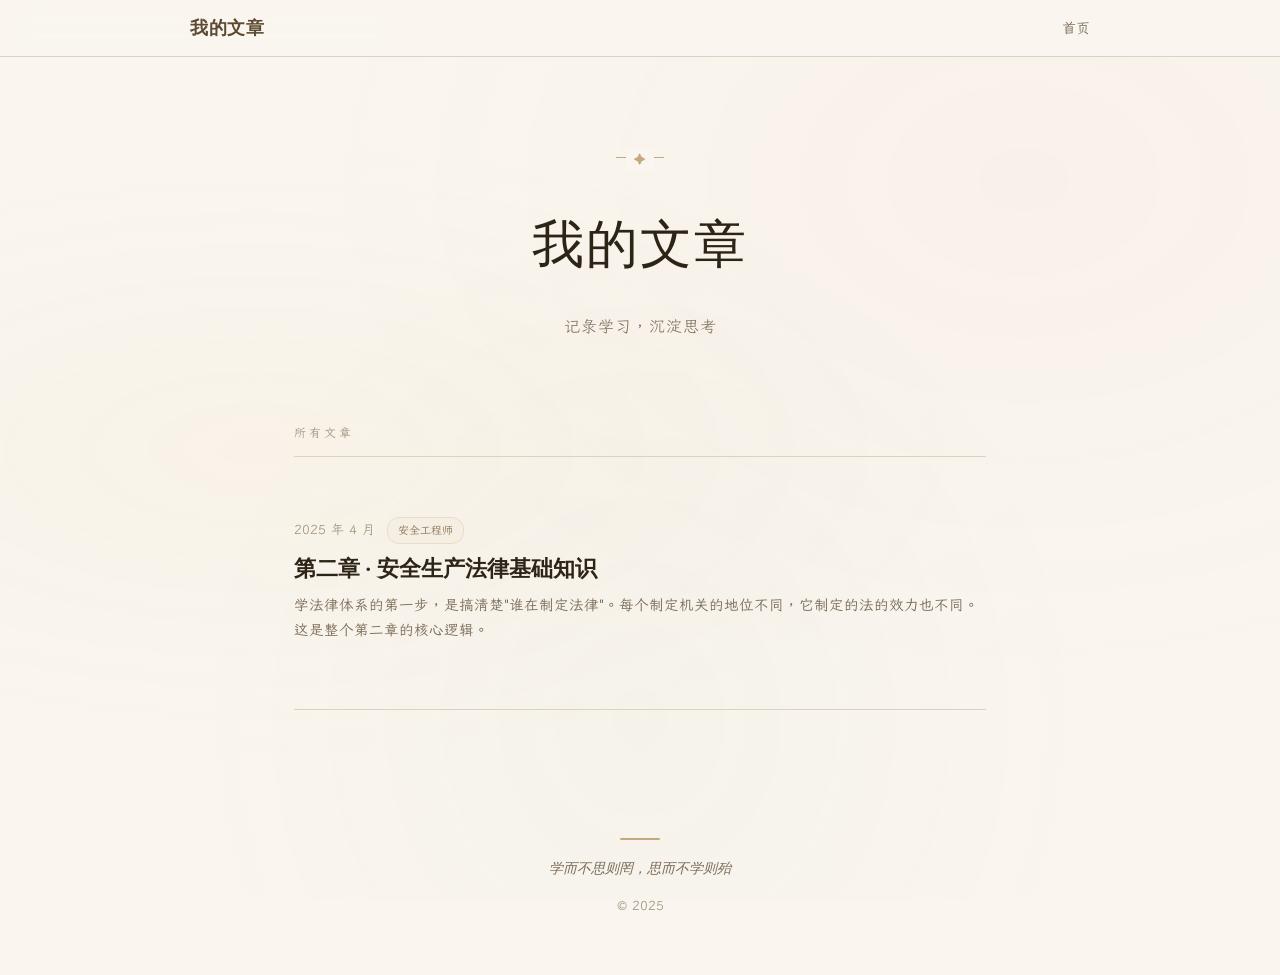
==== index.html @ b644d446 "Rename index .html to index.html" ====
<!DOCTYPE html>
<html lang="zh-CN">
<head>
<meta charset="UTF-8">
<meta name="viewport" content="width=device-width, initial-scale=1.0">
<title>我的文章</title>
<link rel="stylesheet" href="style.css">
<style>
  /* ============ 首页英雄区 ============ */
  .hero {
    text-align: center;
    padding: 100px 24px 80px;
    position: relative;
    z-index: 1;
  }
  .hero-deco {
    display: inline-block;
    width: 48px;
    height: 1px;
    background: var(--clay);
    margin-bottom: 28px;
    position: relative;
    animation: fadeIn 1s ease-out both;
  }
  .hero-deco::before {
    content: '✦';
    position: absolute;
    top: -8px;
    left: 50%;
    transform: translateX(-50%);
    font-size: 12px;
    color: var(--clay);
    background: var(--parchment);
    padding: 0 8px;
  }
  .hero h1 {
    font-family: var(--font-display);
    font-size: clamp(32px, 6vw, 52px);
    font-weight: 400;
    color: var(--ink);
    letter-spacing: 2px;
    margin-bottom: 16px;
    animation: fadeUp 0.8s ease-out 0.1s both;
  }
  .hero .tagline {
    font-size: 16px;
    color: var(--text-light);
    font-weight: 300;
    letter-spacing: 1px;
    animation: fadeUp 0.8s ease-out 0.25s both;
  }

  /* ============ 文章列表 ============ */
  .articles-section {
    max-width: 740px;
    margin: 0 auto;
    padding: 0 24px 80px;
    position: relative;
    z-index: 1;
  }
  .section-label {
    font-size: 12px;
    text-transform: uppercase;
    letter-spacing: 3px;
    color: var(--text-muted);
    margin-bottom: 32px;
    padding-bottom: 12px;
    border-bottom: 1px solid var(--border);
    animation: fadeUp 0.7s ease-out 0.35s both;
  }

  .article-list {
    list-style: none;
  }
  .article-item {
    animation: fadeUp 0.7s ease-out both;
  }
  .article-item:nth-child(1) { animation-delay: 0.4s; }
  .article-item:nth-child(2) { animation-delay: 0.5s; }
  .article-item:nth-child(3) { animation-delay: 0.6s; }
  .article-item:nth-child(4) { animation-delay: 0.7s; }
  .article-item:nth-child(5) { animation-delay: 0.8s; }

  .article-link {
    display: block;
    text-decoration: none;
    color: inherit;
    padding: 28px 0;
    border-bottom: 1px solid var(--border);
    transition: all 0.35s ease;
    position: relative;
  }
  .article-link::before {
    content: '';
    position: absolute;
    left: -20px;
    top: 0;
    bottom: 0;
    width: 3px;
    background: var(--terracotta);
    border-radius: 2px;
    opacity: 0;
    transform: scaleY(0.3);
    transition: all 0.35s ease;
  }
  .article-link:hover {
    padding-left: 12px;
  }
  .article-link:hover::before {
    opacity: 1;
    transform: scaleY(0.6);
    left: -8px;
  }

  .article-meta {
    display: flex;
    align-items: center;
    gap: 12px;
    margin-bottom: 8px;
  }
  .article-date {
    font-size: 13px;
    color: var(--text-muted);
    font-variant-numeric: tabular-nums;
  }
  .article-tag {
    font-size: 11px;
    padding: 2px 10px;
    border-radius: 12px;
    background: var(--cream);
    color: var(--earth);
    border: 1px solid var(--sand);
  }
  .article-title {
    font-family: var(--font-serif);
    font-size: 22px;
    font-weight: 700;
    color: var(--ink);
    margin-bottom: 8px;
    transition: color 0.3s;
    line-height: 1.5;
  }
  .article-link:hover .article-title {
    color: var(--terracotta);
  }
  .article-desc {
    font-size: 14.5px;
    color: var(--text-light);
    line-height: 1.7;
    display: -webkit-box;
    -webkit-line-clamp: 2;
    -webkit-box-orient: vertical;
    overflow: hidden;
  }
  .article-arrow {
    display: inline-flex;
    align-items: center;
    gap: 6px;
    margin-top: 12px;
    font-size: 13px;
    color: var(--terracotta);
    opacity: 0;
    transform: translateX(-8px);
    transition: all 0.35s ease;
  }
  .article-link:hover .article-arrow {
    opacity: 1;
    transform: translateX(0);
  }

  /* ============ 空状态 ============ */
  .empty-state {
    text-align: center;
    padding: 60px 20px;
    color: var(--text-muted);
  }
  .empty-state .icon { font-size: 48px; margin-bottom: 16px; }

  /* ============ 响应式 ============ */
  @media (max-width: 640px) {
    .hero { padding: 72px 20px 56px; }
    .articles-section { padding: 0 20px 60px; }
    .article-link { padding: 22px 0; }
    .article-title { font-size: 19px; }
    .article-link::before { display: none; }
    .article-link:hover { padding-left: 0; }
    .article-arrow { opacity: 1; transform: none; }
  }
</style>
</head>
<body>

<!-- 导航 -->
<nav class="site-nav">
  <div class="nav-inner">
    <a href="index.html" class="nav-brand">我的文章</a>
    <div class="nav-links">
      <a href="index.html">首页</a>
    </div>
  </div>
</nav>

<!-- 英雄区 -->
<section class="hero">
  <div class="hero-deco"></div>
  <h1>我的文章</h1>
  <p class="tagline">记录学习，沉淀思考</p>
</section>

<!-- 文章列表 -->
<section class="articles-section">
  <div class="section-label">所有文章</div>

  <ul class="article-list">

    <!-- ====== 在这里添加新文章 ====== -->

    <li class="article-item">
      <a href="articles/chapter2-safety-law.html" class="article-link">
        <div class="article-meta">
          <span class="article-date">2025 年 4 月</span>
          <span class="article-tag">安全工程师</span>
        </div>
        <h2 class="article-title">第二章 · 安全生产法律基础知识</h2>
        <p class="article-desc">学法律体系的第一步，是搞清楚"谁在制定法律"。每个制定机关的地位不同，它制定的法的效力也不同。这是整个第二章的核心逻辑。</p>
        <span class="article-arrow">阅读全文 →</span>
      </a>
    </li>

    <!-- ====== 添加新文章模板（复制下面这段，修改内容即可）======

    <li class="article-item">
      <a href="articles/你的文件名.html" class="article-link">
        <div class="article-meta">
          <span class="article-date">2025 年 X 月</span>
          <span class="article-tag">分类标签</span>
        </div>
        <h2 class="article-title">文章标题</h2>
        <p class="article-desc">文章简介，一两句话概括内容。</p>
        <span class="article-arrow">阅读全文 →</span>
      </a>
    </li>

    ====== 模板结束 ====== -->

  </ul>
</section>

<!-- 页脚 -->
<footer class="site-footer">
  <div class="footer-divider"></div>
  <p class="footer-quote">学而不思则罔，思而不学则殆</p>
  <p>© 2025</p>
</footer>

</body>
</html>
---- style.css ----
/* ============================================
   温暖文艺风 · 个人文章网站
   ============================================ */

@import url('https://fonts.googleapis.com/css2?family=Noto+Serif+SC:wght@400;600;700;900&family=LXGW+WenKai+TC:wght@300;400;700&family=Playfair+Display:ital,wght@0,400;0,700;1,400&display=swap');

:root {
  /* 主色调：温暖大地色 */
  --parchment: #faf6ef;
  --cream: #f5efe3;
  --sand: #e8dcc8;
  --clay: #c4a882;
  --earth: #8b7355;
  --bark: #5c4a32;
  --ink: #2d2418;

  /* 点缀色 */
  --terracotta: #c0694f;
  --terracotta-light: #d98b72;
  --sage: #7a9178;
  --sage-light: #a8c4a5;
  --dusty-blue: #7c8da6;
  --amber: #d4a24e;

  /* 功能色 */
  --text: #3d3224;
  --text-light: #7a6b58;
  --text-muted: #a49680;
  --border: #ddd2c0;
  --shadow: rgba(45, 36, 24, 0.06);
  --shadow-md: rgba(45, 36, 24, 0.1);

  /* 字体 */
  --font-display: 'Playfair Display', 'Noto Serif SC', serif;
  --font-body: 'LXGW WenKai TC', 'Noto Serif SC', serif;
  --font-serif: 'Noto Serif SC', serif;
}

* { margin: 0; padding: 0; box-sizing: border-box; }

html { scroll-behavior: smooth; }

body {
  font-family: var(--font-body);
  background: var(--parchment);
  color: var(--text);
  line-height: 1.9;
  font-size: 16.5px;
  -webkit-font-smoothing: antialiased;
  min-height: 100vh;
}

/* 纸张纹理背景 */
body::before {
  content: '';
  position: fixed;
  top: 0; left: 0;
  width: 100%; height: 100%;
  background-image:
    radial-gradient(ellipse at 20% 50%, rgba(212, 162, 78, 0.04) 0%, transparent 50%),
    radial-gradient(ellipse at 80% 20%, rgba(192, 105, 79, 0.03) 0%, transparent 50%),
    radial-gradient(ellipse at 50% 80%, rgba(122, 145, 120, 0.03) 0%, transparent 50%);
  pointer-events: none;
  z-index: 0;
}

/* ============ 顶部导航 ============ */
.site-nav {
  position: sticky;
  top: 0;
  z-index: 100;
  background: rgba(250, 246, 239, 0.88);
  backdrop-filter: blur(16px);
  -webkit-backdrop-filter: blur(16px);
  border-bottom: 1px solid var(--border);
  padding: 0 24px;
}
.nav-inner {
  max-width: 900px;
  margin: 0 auto;
  display: flex;
  align-items: center;
  justify-content: space-between;
  height: 56px;
}
.nav-brand {
  font-family: var(--font-display);
  font-size: 18px;
  font-weight: 700;
  color: var(--bark);
  text-decoration: none;
  letter-spacing: 0.5px;
  transition: color 0.3s;
}
.nav-brand:hover { color: var(--terracotta); }
.nav-links { display: flex; gap: 24px; }
.nav-links a {
  font-size: 14px;
  color: var(--text-light);
  text-decoration: none;
  transition: color 0.3s;
  position: relative;
}
.nav-links a::after {
  content: '';
  position: absolute;
  bottom: -2px;
  left: 0;
  width: 0;
  height: 1.5px;
  background: var(--terracotta);
  transition: width 0.3s;
}
.nav-links a:hover { color: var(--terracotta); }
.nav-links a:hover::after { width: 100%; }

/* ============ 页脚 ============ */
.site-footer {
  text-align: center;
  padding: 48px 24px 56px;
  color: var(--text-muted);
  font-size: 13px;
  position: relative;
  z-index: 1;
}
.footer-divider {
  width: 40px;
  height: 2px;
  background: var(--clay);
  margin: 0 auto 16px;
  border-radius: 1px;
}
.footer-quote {
  font-family: var(--font-serif);
  font-style: italic;
  font-size: 14px;
  color: var(--text-light);
  margin-bottom: 12px;
}

/* ============ 通用动画 ============ */
@keyframes fadeUp {
  from { opacity: 0; transform: translateY(20px); }
  to { opacity: 1; transform: translateY(0); }
}
@keyframes fadeIn {
  from { opacity: 0; }
  to { opacity: 1; }
}
.fade-up {
  animation: fadeUp 0.7s ease-out both;
}
.fade-in {
  animation: fadeIn 0.6s ease-out both;
}

/* ============ 响应式 ============ */
@media (max-width: 640px) {
  body { font-size: 15.5px; }
  .nav-inner { height: 50px; }
  .nav-brand { font-size: 16px; }
  .nav-links { gap: 16px; }
  .nav-links a { font-size: 13px; }
}
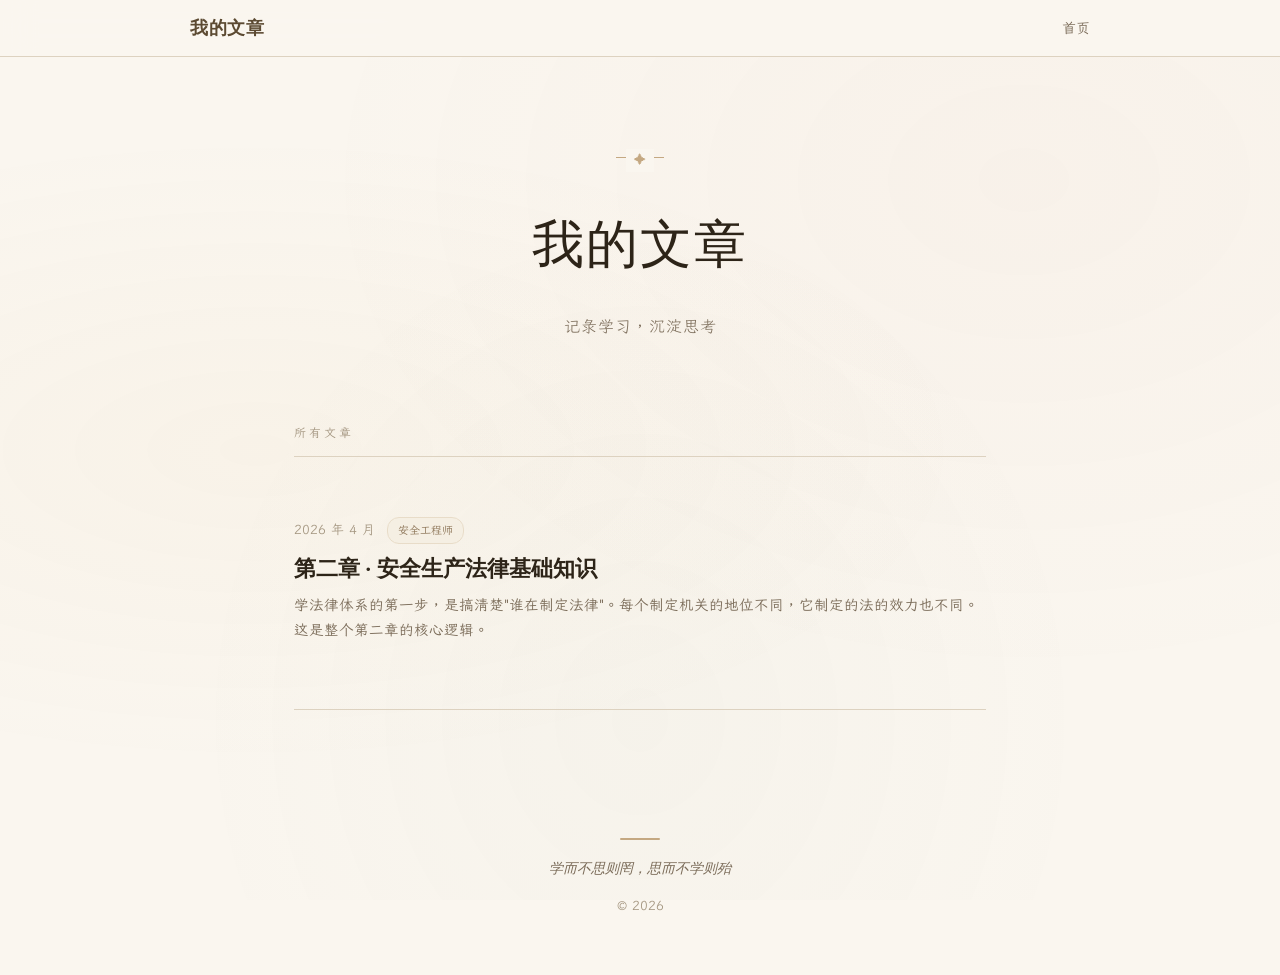
==== commit 9d2a2072: "Rename index (11).html to index.html" ====
--- a/index.html
+++ b/index.html
@@ -218,7 +218,7 @@
     <li class="article-item">
       <a href="articles/chapter2-safety-law.html" class="article-link">
         <div class="article-meta">
-          <span class="article-date">2025 年 4 月</span>
+          <span class="article-date">2026 年 4 月</span>
           <span class="article-tag">安全工程师</span>
         </div>
         <h2 class="article-title">第二章 · 安全生产法律基础知识</h2>
@@ -250,7 +250,7 @@
 <footer class="site-footer">
   <div class="footer-divider"></div>
   <p class="footer-quote">学而不思则罔，思而不学则殆</p>
-  <p>© 2025</p>
+  <p>© 2026</p>
 </footer>
 
 </body>
